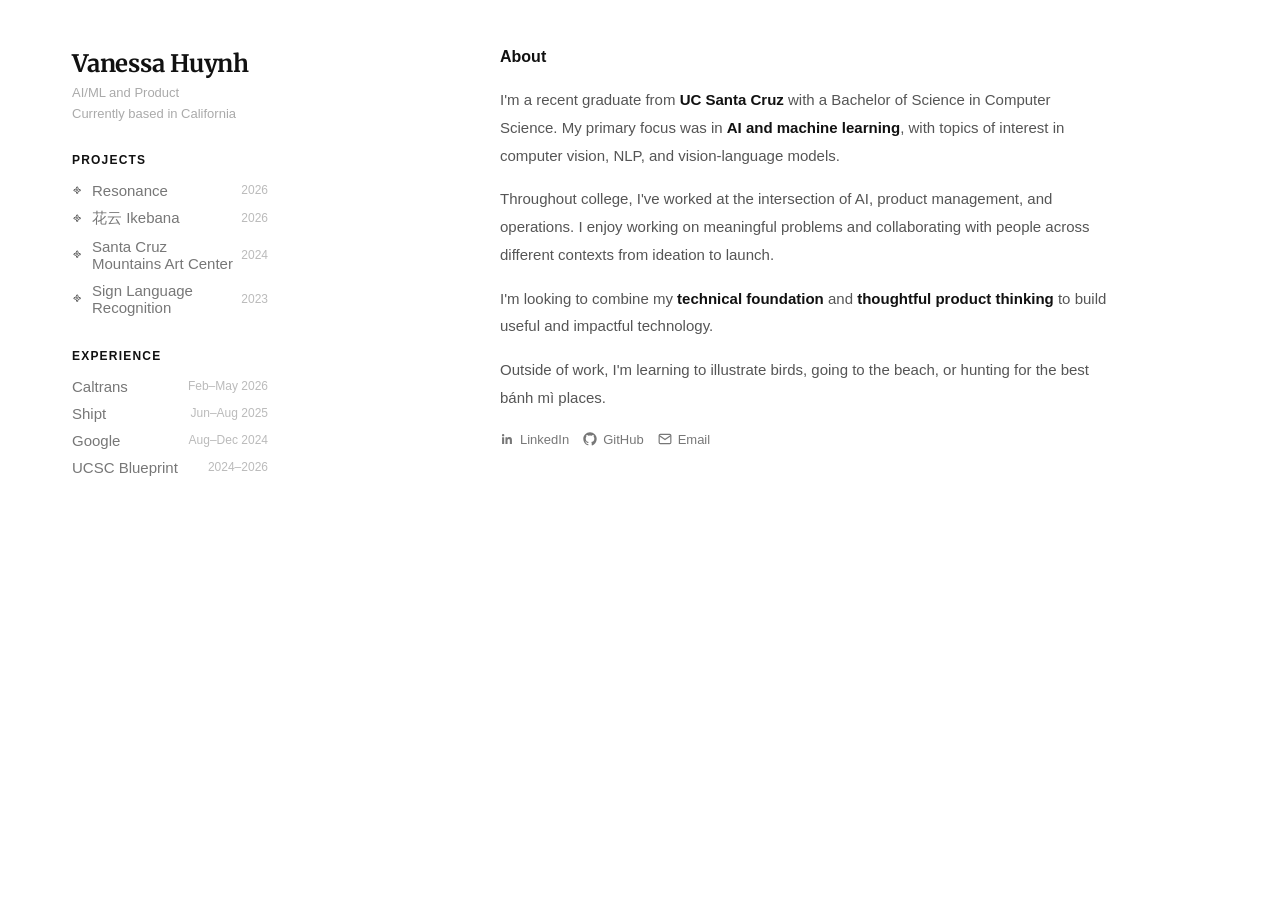
==== index.html @ 9bd7dc0c "web" ====
<!DOCTYPE html>
<html lang="en">
<head>
  <meta charset="UTF-8">
  <meta name="viewport" content="width=device-width, initial-scale=1.0">
  <title>Vanessa Huynh</title>
  <link rel="stylesheet" href="css/style.css">
  <!-- <link href="https://fonts.googleapis.com/css2?family=Permanent+Marker&display=swap" rel="stylesheet"> -->
  <link href="https://fonts.googleapis.com/css2?family=Merriweather:wght@700&display=swap" rel="stylesheet">
</head>
<body>
<div class="layout">

  <!-- ── Left sidebar ──────────────────────────────────────────────────── -->
  <div class="left-pane">

    <div class="left-name" data-view="about" onclick="go('about')" style="cursor:pointer">
      Vanessa Huynh
    </div>
    <div class="left-section">
      <div class="left-location">AI/ML and Product</div>
      <div class="left-location">Currently based in California</div>
    </div>

    <div class="left-section">
      <div class="left-label">Projects</div>
      <ul class="left-list">
        <li class="left-item" data-view="resonance" onclick="go('resonance')">
          <span class="left-item-text">
            <span class="left-dot">᯽</span>Resonance
          </span>
          <span class="left-year">2026</span>
        </li>
        <li class="left-item" data-view="ikebana" onclick="go('ikebana')">
          <span class="left-item-text">
            <span class="left-dot">᯽</span>花云 Ikebana
          </span>
          <span class="left-year">2026</span>
        </li>
        <li class="left-item" data-view="scmac" onclick="go('scmac')">
          <span class="left-item-text">
            <span class="left-dot">᯽</span>Santa Cruz Mountains Art Center
          </span>
          <span class="left-year">2024</span>
        </li>
        <li class="left-item" data-view="asl" onclick="go('asl')">
          <span class="left-item-text">
            <span class="left-dot">᯽</span>Sign Language Recognition
          </span>
          <span class="left-year">2023</span>
        </li>
      </ul>
    </div>

    <div class="left-section">
      <div class="left-label">Experience</div>
      <ul class="left-list">
        <li class="exp-item">
          <span class="exp-item-text">Caltrans</span>
          <span class="left-year">Feb–May 2026</span>
        </li>
        <li class="exp-item">
          <span class="exp-item-text">Shipt</span>
          <span class="left-year">Jun–Aug 2025</span>
        </li>
        <li class="exp-item">
          <span class="exp-item-text">Google</span>
          <span class="left-year">Aug–Dec 2024</span>
        </li>
        <li class="exp-item">
          <span class="exp-item-text">UCSC Blueprint</span>
          <span class="left-year">2024–2026</span>
        </li>
      </ul>
    </div>

  </div><!-- /left-pane -->

  <!-- ── Gap column — empty, provides visual breathing room ────────────── -->
  <div></div>

  <!-- ── Right content area ────────────────────────────────────────────── -->
  <div class="right-pane">

    <!-- About — static, lives in the shell, shown by default -->
    <div class="r-view on" id="view-about">
      <div class="r-label">About</div>
      <div class="r-text">
        <p>I'm a recent graduate from <strong>UC Santa Cruz</strong> with a Bachelor of Science in Computer Science. My primary focus was in <strong>AI and machine learning</strong>, with topics of interest in computer vision, NLP, and vision-language models.</p>
        <p>Throughout college, I've worked at the intersection of AI, product management, and operations. I enjoy working on meaningful problems and collaborating with people across different contexts from ideation to launch.</p>
        <p>I'm looking to combine my <strong>technical foundation</strong> and <strong>thoughtful product thinking</strong> to build useful and impactful technology.</p>
        <p>Outside of work, I'm learning to illustrate birds, going to the beach, or hunting for the best bánh mì places.</p>
      </div>
      <div class="r-social-row">
        <a href="https://www.linkedin.com/in/vanessa-huynh26/" target="_blank" class="r-social-link">
          <svg width="14" height="14" viewBox="0 0 24 24" fill="currentColor">
            <path d="M20.45 20.45h-3.55v-5.57c0-1.33-.02-3.04-1.85-3.04-1.85 0-2.14 1.45-2.14
                     2.94v5.67H9.36V9h3.41v1.56h.05c.48-.9 1.64-1.85 3.37-1.85 3.6 0 4.27 2.37
                     4.27 5.45v6.29zM5.34 7.43a2.06 2.06 0 1 1 0-4.12 2.06 2.06 0 0 1 0
                     4.12zM7.12 20.45H3.56V9h3.56v11.45z"/>
          </svg>
          LinkedIn
        </a>
        <a href="https://github.com/vanessah-26" target="_blank" class="r-social-link">
          <svg width="14" height="14" viewBox="0 0 24 24" fill="currentColor">
            <path d="M12 .5C5.65.5.5 5.65.5 12c0 5.08 3.29 9.39 7.86 10.91.57.1.78-.25.78-.55
                     v-1.94c-3.2.7-3.87-1.54-3.87-1.54-.53-1.33-1.29-1.69-1.29-1.69-1.05-.72.08-.7.08-.7
                     1.16.08 1.77 1.19 1.77 1.19 1.03 1.77 2.71 1.26 3.37.96.1-.74.4-1.26.72-1.55
                     -2.56-.29-5.25-1.28-5.25-5.71 0-1.26.45-2.29 1.19-3.1-.12-.29-.52-1.46.11-3.04
                     0 0 .97-.31 3.18 1.18a11.1 11.1 0 0 1 5.79 0c2.21-1.49 3.18-1.18 3.18-1.18.63
                     1.58.23 2.75.11 3.04.74.81 1.19 1.84 1.19 3.1 0 4.44-2.7 5.42-5.27 5.7.42.36.78
                     1.07.78 2.16v3.2c0 .3.21.66.79.55C20.21 21.39 23.5 17.08 23.5 12 23.5 5.65 18.35.5 12 .5z"/>
          </svg>
          GitHub
        </a>
        <a href="mailto:vanessahuynhtvh@gmail.com" class="r-social-link">
          <svg width="14" height="14" viewBox="0 0 24 24" fill="none"
               stroke="currentColor" stroke-width="2">
            <rect x="2" y="4" width="20" height="16" rx="2"/>
            <path d="M2 6l10 7 10-7"/>
          </svg>
          Email
        </a>
      </div>
    </div><!-- /view-about -->

    <!-- -->

  </div><!-- /right-pane -->

</div><!-- /layout -->

<script src="js/main.js"></script>
</body>
</html>
---- css/style.css ----
/* ─── Selection ─────────────────────────────────────────────────────────── */
::selection { background: #ccff00; color: #111; }

/* ─── Reset ─────────────────────────────────────────────────────────────── */
*, *::before, *::after {
  box-sizing: border-box;
  margin: 0;
  padding: 0;
}

/* ─── Base ───────────────────────────────────────────────────────────────── */
html {
  /* Always reserve scrollbar space so layout never shifts when content
     is short (About) vs long (case studies) */
  overflow-y: scroll;
}

body {
  font-family: -apple-system, BlinkMacSystemFont, "Segoe UI", sans-serif;
  font-size: 14px;
  color: #555;
  background: #fff;
  -webkit-font-smoothing: antialiased;
}

/* ─── Layout ─────────────────────────────────────────────────────────────── */
.layout {
  display: grid;
  grid-template-columns: 260px 200px 1fr;
  min-height: 100vh;
  align-items: start;
  max-width: 1200px;
  margin: 0 auto;
}

/* ─── Left pane ──────────────────────────────────────────────────────────── */
.left-pane {
  padding: 48px 32px;
  position: sticky;
  top: 0;
  height: 100vh;
  overflow-y: auto;
}

/* Name / home link */
.left-name {
  font-family: 'Merriweather', Georgia, serif;
  font-size: 24px;
  font-weight: 700;
  color: #111;
  margin-bottom: 4px;
  letter-spacing: -0.01em;
  transition: color 0.15s;
}
.left-name:hover { color: #2563eb; }

.left-location {
  font-size: 13px;
  color: #aaa;
  line-height: 1.6;
}

.left-section { margin-bottom: 28px; }

/* Section headers — "PROJECTS" / "EXPERIENCE" */
.left-label {
  font-size: 12px;
  font-weight: 700;
  color: #111;
  letter-spacing: 0.10em;
  text-transform: uppercase;
  margin-bottom: 10px;
}

.left-list { list-style: none; }

/* Both project and experience rows use the same grid:
   [symbol+name auto] [year fixed-right]
   Grid ensures the year column is always flush right at the same x position */
.left-item,
.exp-item {
  display: grid;
  grid-template-columns: 1fr auto;
  align-items: center;
  gap: 8px;
  padding: 5px 0;
}
.left-item { cursor: pointer; }
.exp-item  { cursor: default; }

.left-item-text {
  display: flex;
  align-items: center;
  gap: 9px;
  font-size: 15px;
  color: #777;
  transition: color 0.15s;
}
.left-item:hover .left-item-text { color: #2563eb; }
.left-item.active .left-item-text { color: #2563eb; font-weight: 500; }

/* ᯽ symbol */
.left-dot {
  font-size: 11px;
  line-height: 1;
  color: #111;
  flex-shrink: 0;
  width: auto;
  height: auto;
  border-radius: 0;
  background: none !important;
  transition: color 0.15s;
}
.left-item:hover .left-dot { color: #2563eb; }
.left-item.active .left-dot { color: #2563eb; }

.left-year { font-size: 12px; color: #bbb; white-space: nowrap; }

.exp-item-text {
  display: flex;
  align-items: center;
  font-size: 15px;
  color: #777;
}


/* ─── Right pane ─────────────────────────────────────────────────────────── */
.right-pane {
  padding: 48px 48px 48px 0;
  max-width: 660px;
}

.r-view { display: none; }
.r-view.on { display: block; }

/* ─── About section ──────────────────────────────────────────────────────── */
.r-label {
  font-size: 16px;
  font-weight: 700;
  color: #111;
  letter-spacing: 0;
  text-transform: none;
  margin-bottom: 20px;
}

.r-text p {
  font-size: 15px;
  color: #555;
  line-height: 1.85;
  margin-bottom: 16px;
}
.r-text strong { color: #111; font-weight: 600; }
.r-text a { color: #111; text-decoration: underline; text-decoration-color: #bbb; }
.r-text a:hover { color: #2563eb; text-decoration-color: #2563eb; }

.r-social-row { display: flex; gap: 14px; margin-top: 20px; flex-wrap: wrap; }
.r-social-link {
  display: inline-flex;
  align-items: center;
  gap: 6px;
  font-size: 13px;
  color: #777;
  text-decoration: none;
  transition: color 0.15s;
}
.r-social-link:hover { color: #2563eb; }

/* ─── Case study shared ──────────────────────────────────────────────────── */
.cs-hero { margin: 0; padding: 0; }
.cs-inner { max-width: 100%; }

.cs-ey {
  font-size: 10px;
  font-weight: 600;
  letter-spacing: 0.12em;
  text-transform: uppercase;
  color: #aaa;
  margin-bottom: 10px;
}
.cs-title {
  font-family: 'Merriweather', Georgia, serif;
  font-size: 30px;
  font-weight: 600;
  color: #111;
  line-height: 1.15;
  margin-bottom: 6px;
  letter-spacing: -0.01em;
}
.cs-sub { font-size: 15px; color: #777; margin-bottom: 14px; }

.cs-meta {
  font-size: 12px;
  color: #aaa;
  font-style: italic;
  padding-bottom: 16px;
  margin-bottom: 24px;
}

.cs-body h3 {
  font-size: 11px;
  font-weight: 700;
  color: #aaa;
  letter-spacing: 0.12em;
  text-transform: uppercase;
  margin: 28px 0 10px;
}
.cs-body p { font-size: 15px; color: #555; line-height: 1.82; margin-bottom: 14px; }
.cs-body p a { color: #111; text-decoration: underline; text-decoration-color: #bbb; }
.cs-body p a:hover { color: #2563eb; text-decoration-color: #2563eb; }
.cs-body ul { padding-left: 18px; margin-bottom: 14px; }
.cs-body ul li { font-size: 15px; color: #555; line-height: 1.72; margin-bottom: 6px; }
.cs-body strong { font-weight: 600; color: #111; }

.cs-img { width: 100%; border-radius: 8px; margin: 14px 0 6px; display: block; }
.cs-body video { width: 100% !important; max-width: none !important; display: block; }
.cs-video-wide { width: calc(100% + 48px) !important; margin-right: -48px !important; }
.cs-demo-bg {
  border-radius: 8px;
  margin: 14px 0 6px;
  display: flex;
  align-items: center;
  justify-content: center;
  overflow: hidden;
}

.cs-links {
  display: flex;
  gap: 10px;
  flex-wrap: wrap;
  margin-top: 24px;
  padding-top: 20px;
  border-top: 1px solid #eee;
}
.cs-links a {
  font-size: 13px;
  color: #333;
  text-decoration: none;
  font-weight: 500;
  background: #f4f4f4;
  padding: 7px 14px;
  border-radius: 6px;
  transition: background 0.15s;
}
.cs-links a:hover { background: #e8f0fe; color: #2563eb; }

.cs-stat-row { display: flex; gap: 10px; margin: 14px 0 18px; }
.cs-stat {
  background: #f9f9f9;
  border: 1px solid #eee;
  border-radius: 8px;
  padding: 14px;
  text-align: center;
  flex: 1;
}
.cs-stat-n { font-size: 18px; color: #111; font-weight: 600; margin-bottom: 2px; }
.cs-stat-l { font-size: 11px; color: #aaa; }

/* ─── Ikebana-specific ───────────────────────────────────────────────────── */
.ik-section { margin-bottom: 28px; }
.ik-section-title {
  font-size: 10px;
  font-weight: 700;
  letter-spacing: 0.12em;
  text-transform: uppercase;
  color: #aaa;
  margin-bottom: 10px;
}
.ik-divider { display: none; }

/* ─── Discover cards ─────────────────────────────────────────────────────── */
.discover { margin-top: 44px; padding-top: 28px; border-top: 1px solid #eee; }
.discover-lbl { font-size: 14px; font-weight: 600; color: #111; margin-bottom: 14px; }

.disc-grid { display: grid; grid-template-columns: 1fr 1fr; gap: 8px; }
.disc-card {
  border-radius: 8px;
  overflow: hidden;
  border: 1px solid #eee;
  cursor: pointer;
  transition: transform 0.12s, box-shadow 0.12s;
  background: #fafafa;
  display: flex;
  align-items: center;
}
.disc-card:hover { transform: translateY(-2px); box-shadow: 0 4px 16px rgba(0,0,0,0.08); }

.disc-vis {
  width: 52px;
  height: 52px;
  display: flex;
  align-items: center;
  justify-content: center;
  flex-shrink: 0;
}
.disc-info { padding: 8px 10px; }
.disc-title { font-size: 12px; font-weight: 600; color: #111; margin-bottom: 1px; }
.disc-sub { font-size: 10px; color: #aaa; line-height: 1.3; }

/* ─── Responsive ─────────────────────────────────────────────────────────── */
@media (max-width: 760px) {
  .layout { grid-template-columns: 1fr; }
  .left-pane { position: relative; height: auto; border-right: none; border-bottom: 1px solid #eee; }
  .right-pane { padding: 32px 24px; max-width: 100%; }
}
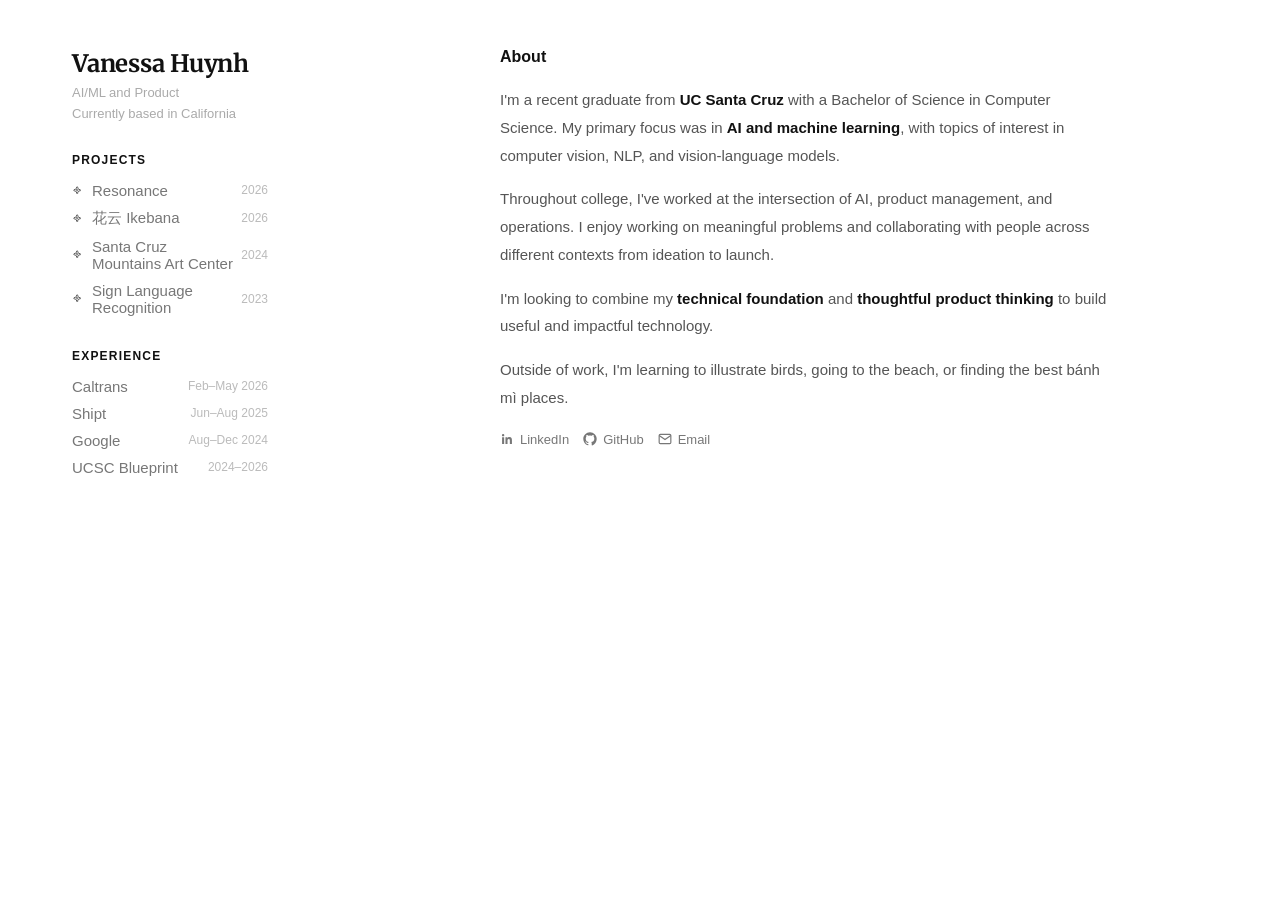
==== commit 5c0e7377: "about update" ====
--- a/index.html
+++ b/index.html
@@ -89,7 +89,7 @@
         <p>I'm a recent graduate from <strong>UC Santa Cruz</strong> with a Bachelor of Science in Computer Science. My primary focus was in <strong>AI and machine learning</strong>, with topics of interest in computer vision, NLP, and vision-language models.</p>
         <p>Throughout college, I've worked at the intersection of AI, product management, and operations. I enjoy working on meaningful problems and collaborating with people across different contexts from ideation to launch.</p>
         <p>I'm looking to combine my <strong>technical foundation</strong> and <strong>thoughtful product thinking</strong> to build useful and impactful technology.</p>
-        <p>Outside of work, I'm learning to illustrate birds, going to the beach, or hunting for the best bánh mì places.</p>
+        <p>Outside of work, I'm learning to illustrate birds, going to the beach, or finding the best bánh mì places.</p>
       </div>
       <div class="r-social-row">
         <a href="https://www.linkedin.com/in/vanessa-huynh26/" target="_blank" class="r-social-link">
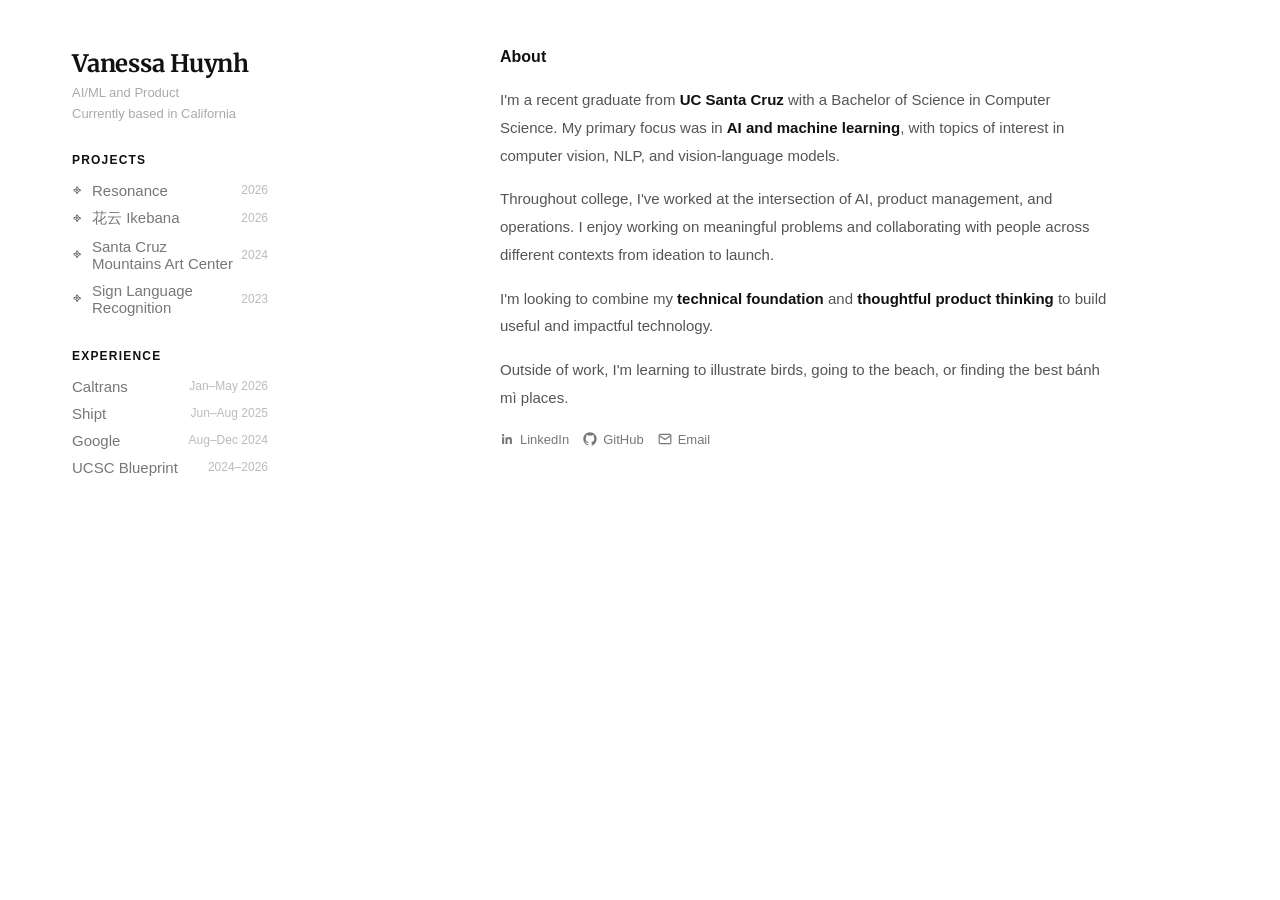
==== commit 2afa5bfe: "." ====
--- a/index.html
+++ b/index.html
@@ -57,7 +57,7 @@
       <ul class="left-list">
         <li class="exp-item">
           <span class="exp-item-text">Caltrans</span>
-          <span class="left-year">Feb–May 2026</span>
+          <span class="left-year">Jan–May 2026</span>
         </li>
         <li class="exp-item">
           <span class="exp-item-text">Shipt</span>
